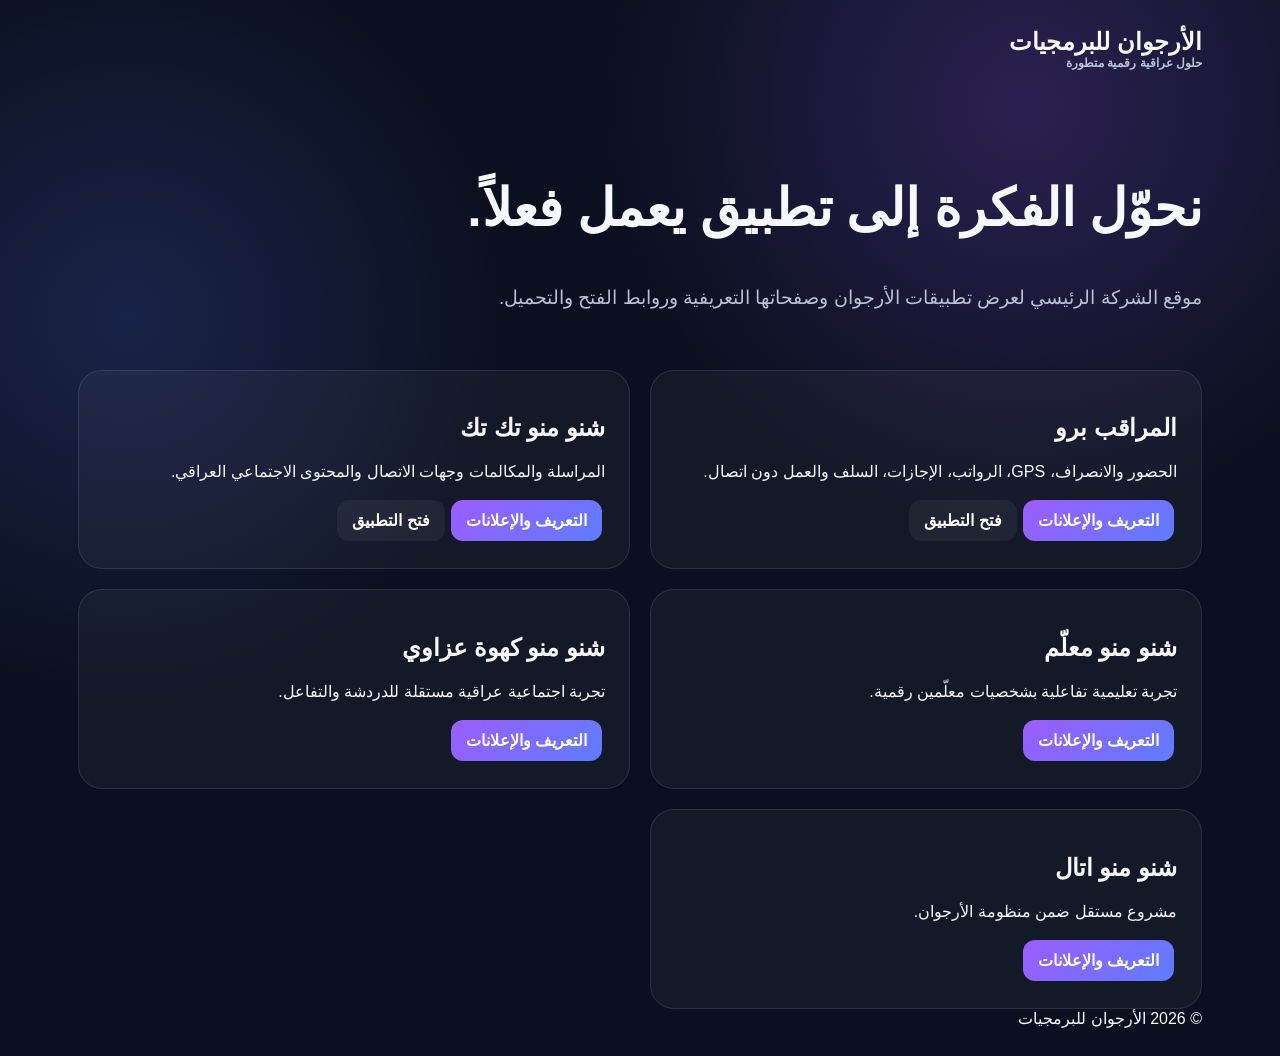
==== alarjwan-site/index.html @ 05f56e85 "Add Alarjwan website home page" ====
<!doctype html><html lang="ar" dir="rtl"><head><meta charset="utf-8"><meta name="viewport" content="width=device-width,initial-scale=1"><title>الأرجوان للبرمجيات | تطبيقات وأنظمة وحلول رقمية</title><meta name="description" content="الأرجوان للبرمجيات: شركة عراقية لتطوير التطبيقات والأنظمة والحلول الرقمية. تعرّف على المراقب برو وشنو منو تك تك ومشاريعنا الأخرى."><link rel="canonical" href="https://alarjwan.duckdns.org/"><script type="application/ld+json">{"@context":"https://schema.org","@type":"Organization","name":"الأرجوان للبرمجيات","url":"https://alarjwan.duckdns.org","description":"شركة برمجيات عراقية تطور تطبيقات وأنظمة وحلول رقمية."}</script><style>:root{--bg:#0b1020;--soft:#202944;--text:#f7f8ff;--muted:#bac1d6;--accent:#9d5cff;--accent2:#5d7cff}*{box-sizing:border-box}body{margin:0;font-family:Arial,Tahoma,sans-serif;background:radial-gradient(circle at 80% 10%,rgba(157,92,255,.22),transparent 30%),radial-gradient(circle at 10% 30%,rgba(93,124,255,.18),transparent 28%),var(--bg);color:var(--text)}.wrap{max-width:1180px;margin:auto;padding:28px}.brand{font-size:24px;font-weight:800}.brand small{display:block;font-size:12px;color:var(--muted)}.hero{padding:65px 0 35px}.hero h1{font-size:52px}.lead{color:var(--muted);font-size:19px;line-height:1.8}.grid{display:grid;grid-template-columns:repeat(2,1fr);gap:20px}.card{background:rgba(255,255,255,.04);border:1px solid rgba(255,255,255,.1);border-radius:24px;padding:24px}.btn{display:inline-block;padding:11px 15px;border-radius:12px;text-decoration:none;font-weight:700;margin:3px}.primary{background:linear-gradient(135deg,var(--accent),var(--accent2));color:white}.secondary{background:rgba(255,255,255,.05);color:white}@media(max-width:800px){.grid{grid-template-columns:1fr}.hero h1{font-size:40px}}</style></head><body><div class="wrap"><div class="brand">الأرجوان للبرمجيات<small>حلول عراقية رقمية متطورة</small></div><section class="hero"><h1>نحوّل الفكرة إلى تطبيق يعمل فعلاً.</h1><p class="lead">موقع الشركة الرئيسي لعرض تطبيقات الأرجوان وصفحاتها التعريفية وروابط الفتح والتحميل.</p></section><section class="grid"><article class="card"><h2>المراقب برو</h2><p>الحضور والانصراف، GPS، الرواتب، الإجازات، السلف والعمل دون اتصال.</p><a class="btn primary" href="products/almoraqebpro.html">التعريف والإعلانات</a><a class="btn secondary" href="https://almoraqebpro.duckdns.org/">فتح التطبيق</a></article><article class="card"><h2>شنو منو تك تك</h2><p>المراسلة والمكالمات وجهات الاتصال والمحتوى الاجتماعي العراقي.</p><a class="btn primary" href="products/shenoo-menoo.html">التعريف والإعلانات</a><a class="btn secondary" href="https://shino-mino-tak-tak.duckdns.org/">فتح التطبيق</a></article><article class="card"><h2>شنو منو معلّم</h2><p>تجربة تعليمية تفاعلية بشخصيات معلّمين رقمية.</p><a class="btn primary" href="products/shenoo-menoo-teacher.html">التعريف والإعلانات</a></article><article class="card"><h2>شنو منو كهوة عزاوي</h2><p>تجربة اجتماعية عراقية مستقلة للدردشة والتفاعل.</p><a class="btn primary" href="products/kahwa-azawi.html">التعريف والإعلانات</a></article><article class="card"><h2>شنو منو اتال</h2><p>مشروع مستقل ضمن منظومة الأرجوان.</p><a class="btn primary" href="products/atal.html">التعريف والإعلانات</a></article></section><footer>© 2026 الأرجوان للبرمجيات</footer></div></body></html>
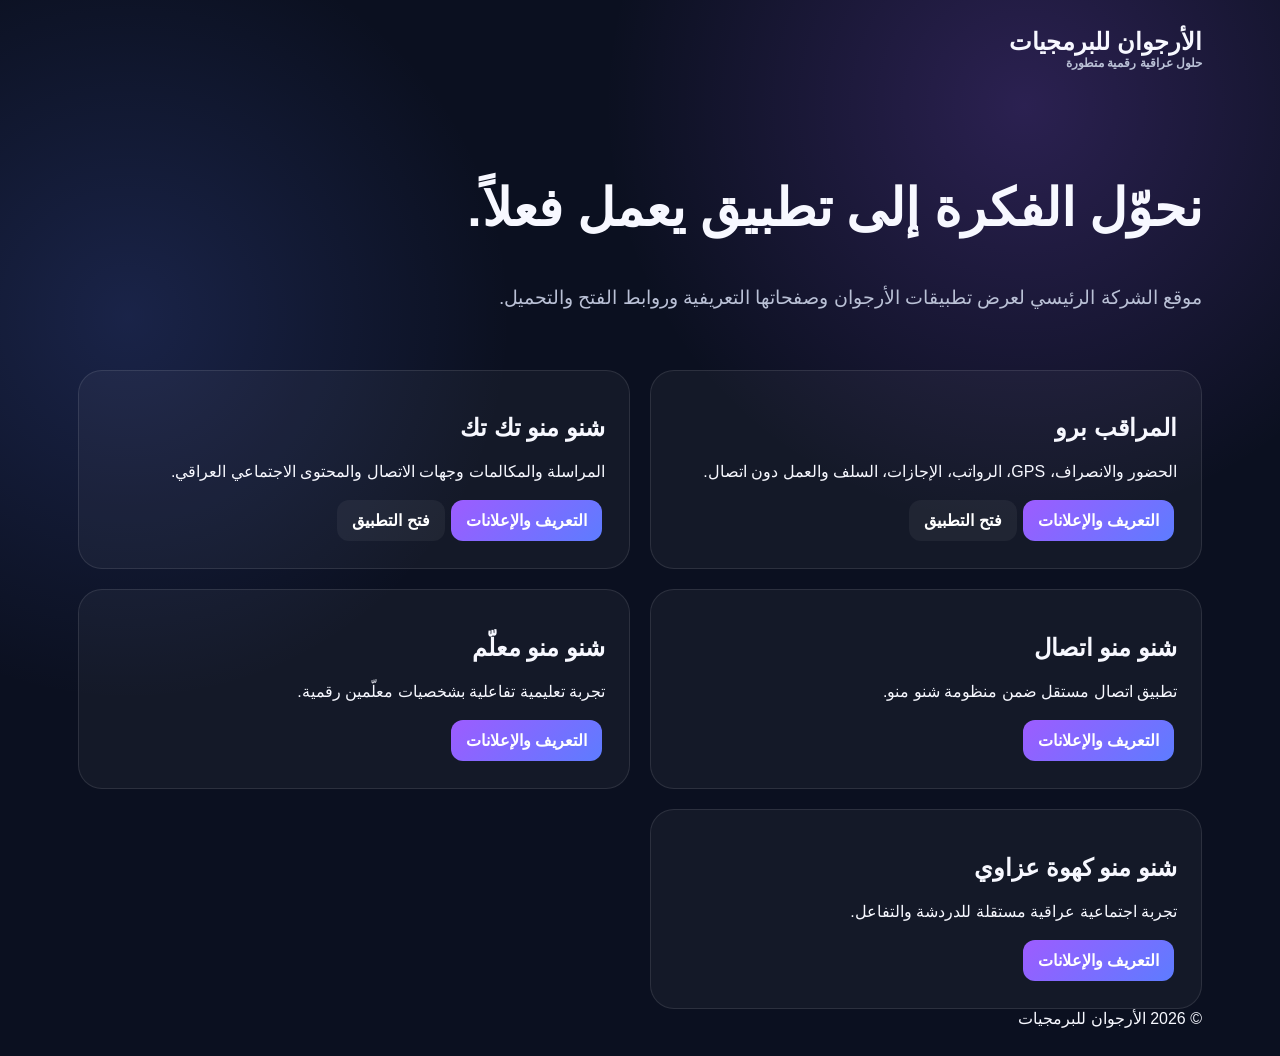
==== commit 46ff9492: "Rename Shenoo Menoo Atal to Ittisal" ====
--- a/alarjwan-site/index.html
+++ b/alarjwan-site/index.html
@@ -1 +1 @@
-<!doctype html><html lang="ar" dir="rtl"><head><meta charset="utf-8"><meta name="viewport" content="width=device-width,initial-scale=1"><title>الأرجوان للبرمجيات | تطبيقات وأنظمة وحلول رقمية</title><meta name="description" content="الأرجوان للبرمجيات: شركة عراقية لتطوير التطبيقات والأنظمة والحلول الرقمية. تعرّف على المراقب برو وشنو منو تك تك ومشاريعنا الأخرى."><link rel="canonical" href="https://alarjwan.duckdns.org/"><script type="application/ld+json">{"@context":"https://schema.org","@type":"Organization","name":"الأرجوان للبرمجيات","url":"https://alarjwan.duckdns.org","description":"شركة برمجيات عراقية تطور تطبيقات وأنظمة وحلول رقمية."}</script><style>:root{--bg:#0b1020;--soft:#202944;--text:#f7f8ff;--muted:#bac1d6;--accent:#9d5cff;--accent2:#5d7cff}*{box-sizing:border-box}body{margin:0;font-family:Arial,Tahoma,sans-serif;background:radial-gradient(circle at 80% 10%,rgba(157,92,255,.22),transparent 30%),radial-gradient(circle at 10% 30%,rgba(93,124,255,.18),transparent 28%),var(--bg);color:var(--text)}.wrap{max-width:1180px;margin:auto;padding:28px}.brand{font-size:24px;font-weight:800}.brand small{display:block;font-size:12px;color:var(--muted)}.hero{padding:65px 0 35px}.hero h1{font-size:52px}.lead{color:var(--muted);font-size:19px;line-height:1.8}.grid{display:grid;grid-template-columns:repeat(2,1fr);gap:20px}.card{background:rgba(255,255,255,.04);border:1px solid rgba(255,255,255,.1);border-radius:24px;padding:24px}.btn{display:inline-block;padding:11px 15px;border-radius:12px;text-decoration:none;font-weight:700;margin:3px}.primary{background:linear-gradient(135deg,var(--accent),var(--accent2));color:white}.secondary{background:rgba(255,255,255,.05);color:white}@media(max-width:800px){.grid{grid-template-columns:1fr}.hero h1{font-size:40px}}</style></head><body><div class="wrap"><div class="brand">الأرجوان للبرمجيات<small>حلول عراقية رقمية متطورة</small></div><section class="hero"><h1>نحوّل الفكرة إلى تطبيق يعمل فعلاً.</h1><p class="lead">موقع الشركة الرئيسي لعرض تطبيقات الأرجوان وصفحاتها التعريفية وروابط الفتح والتحميل.</p></section><section class="grid"><article class="card"><h2>المراقب برو</h2><p>الحضور والانصراف، GPS، الرواتب، الإجازات، السلف والعمل دون اتصال.</p><a class="btn primary" href="products/almoraqebpro.html">التعريف والإعلانات</a><a class="btn secondary" href="https://almoraqebpro.duckdns.org/">فتح التطبيق</a></article><article class="card"><h2>شنو منو تك تك</h2><p>المراسلة والمكالمات وجهات الاتصال والمحتوى الاجتماعي العراقي.</p><a class="btn primary" href="products/shenoo-menoo.html">التعريف والإعلانات</a><a class="btn secondary" href="https://shino-mino-tak-tak.duckdns.org/">فتح التطبيق</a></article><article class="card"><h2>شنو منو معلّم</h2><p>تجربة تعليمية تفاعلية بشخصيات معلّمين رقمية.</p><a class="btn primary" href="products/shenoo-menoo-teacher.html">التعريف والإعلانات</a></article><article class="card"><h2>شنو منو كهوة عزاوي</h2><p>تجربة اجتماعية عراقية مستقلة للدردشة والتفاعل.</p><a class="btn primary" href="products/kahwa-azawi.html">التعريف والإعلانات</a></article><article class="card"><h2>شنو منو اتال</h2><p>مشروع مستقل ضمن منظومة الأرجوان.</p><a class="btn primary" href="products/atal.html">التعريف والإعلانات</a></article></section><footer>© 2026 الأرجوان للبرمجيات</footer></div></body></html>+<!doctype html><html lang="ar" dir="rtl"><head><meta charset="utf-8"><meta name="viewport" content="width=device-width,initial-scale=1"><title>الأرجوان للبرمجيات | تطبيقات وأنظمة وحلول رقمية</title><meta name="description" content="الأرجوان للبرمجيات: شركة عراقية لتطوير التطبيقات والأنظمة والحلول الرقمية. تعرّف على المراقب برو وشنو منو تك تك ومشاريعنا الأخرى."><link rel="canonical" href="https://alarjwan.duckdns.org/"><script type="application/ld+json">{"@context":"https://schema.org","@type":"Organization","name":"الأرجوان للبرمجيات","url":"https://alarjwan.duckdns.org","description":"شركة برمجيات عراقية تطور تطبيقات وأنظمة وحلول رقمية."}</script><style>:root{--bg:#0b1020;--soft:#202944;--text:#f7f8ff;--muted:#bac1d6;--accent:#9d5cff;--accent2:#5d7cff}*{box-sizing:border-box}body{margin:0;font-family:Arial,Tahoma,sans-serif;background:radial-gradient(circle at 80% 10%,rgba(157,92,255,.22),transparent 30%),radial-gradient(circle at 10% 30%,rgba(93,124,255,.18),transparent 28%),var(--bg);color:var(--text)}.wrap{max-width:1180px;margin:auto;padding:28px}.brand{font-size:24px;font-weight:800}.brand small{display:block;font-size:12px;color:var(--muted)}.hero{padding:65px 0 35px}.hero h1{font-size:52px}.lead{color:var(--muted);font-size:19px;line-height:1.8}.grid{display:grid;grid-template-columns:repeat(2,1fr);gap:20px}.card{background:rgba(255,255,255,.04);border:1px solid rgba(255,255,255,.1);border-radius:24px;padding:24px}.btn{display:inline-block;padding:11px 15px;border-radius:12px;text-decoration:none;font-weight:700;margin:3px}.primary{background:linear-gradient(135deg,var(--accent),var(--accent2));color:white}.secondary{background:rgba(255,255,255,.05);color:white}@media(max-width:800px){.grid{grid-template-columns:1fr}.hero h1{font-size:40px}}</style></head><body><div class="wrap"><div class="brand">الأرجوان للبرمجيات<small>حلول عراقية رقمية متطورة</small></div><section class="hero"><h1>نحوّل الفكرة إلى تطبيق يعمل فعلاً.</h1><p class="lead">موقع الشركة الرئيسي لعرض تطبيقات الأرجوان وصفحاتها التعريفية وروابط الفتح والتحميل.</p></section><section class="grid"><article class="card"><h2>المراقب برو</h2><p>الحضور والانصراف، GPS، الرواتب، الإجازات، السلف والعمل دون اتصال.</p><a class="btn primary" href="products/almoraqebpro.html">التعريف والإعلانات</a><a class="btn secondary" href="https://almoraqebpro.duckdns.org/">فتح التطبيق</a></article><article class="card"><h2>شنو منو تك تك</h2><p>المراسلة والمكالمات وجهات الاتصال والمحتوى الاجتماعي العراقي.</p><a class="btn primary" href="products/shenoo-menoo.html">التعريف والإعلانات</a><a class="btn secondary" href="https://shino-mino-tak-tak.duckdns.org/">فتح التطبيق</a></article><article class="card"><h2>شنو منو اتصال</h2><p>تطبيق اتصال مستقل ضمن منظومة شنو منو.</p><a class="btn primary" href="products/ittisal.html">التعريف والإعلانات</a></article><article class="card"><h2>شنو منو معلّم</h2><p>تجربة تعليمية تفاعلية بشخصيات معلّمين رقمية.</p><a class="btn primary" href="products/shenoo-menoo-teacher.html">التعريف والإعلانات</a></article><article class="card"><h2>شنو منو كهوة عزاوي</h2><p>تجربة اجتماعية عراقية مستقلة للدردشة والتفاعل.</p><a class="btn primary" href="products/kahwa-azawi.html">التعريف والإعلانات</a></article></section><footer>© 2026 الأرجوان للبرمجيات</footer></div></body></html>
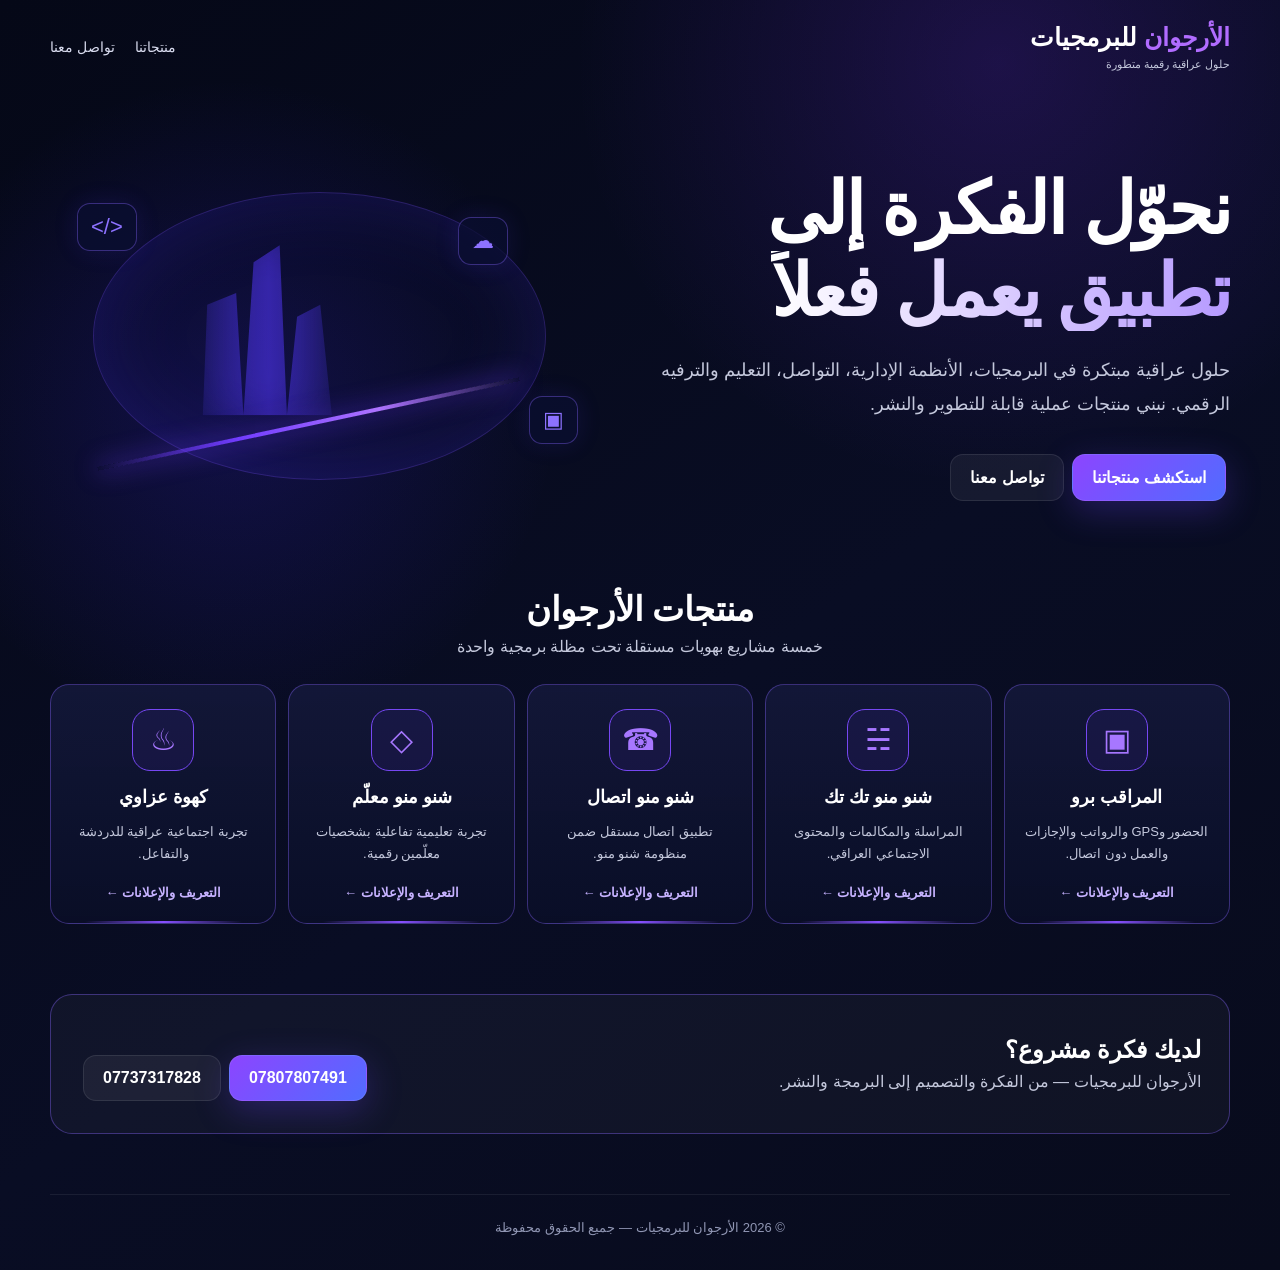
==== commit 9616386a: "Redesign Alarjwan homepage from Canva visual direction" ====
--- a/alarjwan-site/index.html
+++ b/alarjwan-site/index.html
@@ -1 +1,28 @@
-<!doctype html><html lang="ar" dir="rtl"><head><meta charset="utf-8"><meta name="viewport" content="width=device-width,initial-scale=1"><title>الأرجوان للبرمجيات | تطبيقات وأنظمة وحلول رقمية</title><meta name="description" content="الأرجوان للبرمجيات: شركة عراقية لتطوير التطبيقات والأنظمة والحلول الرقمية. تعرّف على المراقب برو وشنو منو تك تك ومشاريعنا الأخرى."><link rel="canonical" href="https://alarjwan.duckdns.org/"><script type="application/ld+json">{"@context":"https://schema.org","@type":"Organization","name":"الأرجوان للبرمجيات","url":"https://alarjwan.duckdns.org","description":"شركة برمجيات عراقية تطور تطبيقات وأنظمة وحلول رقمية."}</script><style>:root{--bg:#0b1020;--soft:#202944;--text:#f7f8ff;--muted:#bac1d6;--accent:#9d5cff;--accent2:#5d7cff}*{box-sizing:border-box}body{margin:0;font-family:Arial,Tahoma,sans-serif;background:radial-gradient(circle at 80% 10%,rgba(157,92,255,.22),transparent 30%),radial-gradient(circle at 10% 30%,rgba(93,124,255,.18),transparent 28%),var(--bg);color:var(--text)}.wrap{max-width:1180px;margin:auto;padding:28px}.brand{font-size:24px;font-weight:800}.brand small{display:block;font-size:12px;color:var(--muted)}.hero{padding:65px 0 35px}.hero h1{font-size:52px}.lead{color:var(--muted);font-size:19px;line-height:1.8}.grid{display:grid;grid-template-columns:repeat(2,1fr);gap:20px}.card{background:rgba(255,255,255,.04);border:1px solid rgba(255,255,255,.1);border-radius:24px;padding:24px}.btn{display:inline-block;padding:11px 15px;border-radius:12px;text-decoration:none;font-weight:700;margin:3px}.primary{background:linear-gradient(135deg,var(--accent),var(--accent2));color:white}.secondary{background:rgba(255,255,255,.05);color:white}@media(max-width:800px){.grid{grid-template-columns:1fr}.hero h1{font-size:40px}}</style></head><body><div class="wrap"><div class="brand">الأرجوان للبرمجيات<small>حلول عراقية رقمية متطورة</small></div><section class="hero"><h1>نحوّل الفكرة إلى تطبيق يعمل فعلاً.</h1><p class="lead">موقع الشركة الرئيسي لعرض تطبيقات الأرجوان وصفحاتها التعريفية وروابط الفتح والتحميل.</p></section><section class="grid"><article class="card"><h2>المراقب برو</h2><p>الحضور والانصراف، GPS، الرواتب، الإجازات، السلف والعمل دون اتصال.</p><a class="btn primary" href="products/almoraqebpro.html">التعريف والإعلانات</a><a class="btn secondary" href="https://almoraqebpro.duckdns.org/">فتح التطبيق</a></article><article class="card"><h2>شنو منو تك تك</h2><p>المراسلة والمكالمات وجهات الاتصال والمحتوى الاجتماعي العراقي.</p><a class="btn primary" href="products/shenoo-menoo.html">التعريف والإعلانات</a><a class="btn secondary" href="https://shino-mino-tak-tak.duckdns.org/">فتح التطبيق</a></article><article class="card"><h2>شنو منو اتصال</h2><p>تطبيق اتصال مستقل ضمن منظومة شنو منو.</p><a class="btn primary" href="products/ittisal.html">التعريف والإعلانات</a></article><article class="card"><h2>شنو منو معلّم</h2><p>تجربة تعليمية تفاعلية بشخصيات معلّمين رقمية.</p><a class="btn primary" href="products/shenoo-menoo-teacher.html">التعريف والإعلانات</a></article><article class="card"><h2>شنو منو كهوة عزاوي</h2><p>تجربة اجتماعية عراقية مستقلة للدردشة والتفاعل.</p><a class="btn primary" href="products/kahwa-azawi.html">التعريف والإعلانات</a></article></section><footer>© 2026 الأرجوان للبرمجيات</footer></div></body></html>+<!doctype html>
+<html lang="ar" dir="rtl">
+<head>
+<meta charset="utf-8"><meta name="viewport" content="width=device-width,initial-scale=1">
+<title>الأرجوان للبرمجيات | تطوير التطبيقات والأنظمة والحلول الرقمية</title>
+<meta name="description" content="الأرجوان للبرمجيات شركة عراقية لتطوير التطبيقات والأنظمة والحلول الرقمية: المراقب برو، شنو منو تك تك، شنو منو اتصال، شنو منو معلّم وكهوة عزاوي.">
+<link rel="canonical" href="https://alarjwan.duckdns.org/">
+<meta property="og:title" content="الأرجوان للبرمجيات | نحوّل الفكرة إلى تطبيق يعمل فعلاً">
+<meta property="og:description" content="حلول عراقية مبتكرة في البرمجيات والأنظمة الإدارية والتواصل والتعليم والترفيه الرقمي.">
+<meta property="og:url" content="https://alarjwan.duckdns.org/"><meta property="og:type" content="website">
+<script type="application/ld+json">{"@context":"https://schema.org","@type":"Organization","name":"الأرجوان للبرمجيات","url":"https://alarjwan.duckdns.org/","description":"شركة برمجيات عراقية تطور التطبيقات والأنظمة والحلول الرقمية.","areaServed":"IQ"}</script>
+<style>
+:root{--bg:#050818;--panel:#0d1230;--text:#fff;--muted:#c4c8dc;--violet:#8c45ff;--blue:#516cff;--line:rgba(135,101,255,.38)}*{box-sizing:border-box}html{scroll-behavior:smooth}body{margin:0;font-family:Tahoma,Arial,sans-serif;color:var(--text);background:radial-gradient(circle at 18% 32%,rgba(53,35,210,.24),transparent 24%),radial-gradient(circle at 78% 5%,rgba(126,47,255,.18),transparent 27%),linear-gradient(145deg,#050817,#090d24 55%,#080b1c);min-height:100vh}.wrap{width:min(1180px,calc(100% - 34px));margin:auto}.top{display:flex;align-items:center;justify-content:space-between;padding:24px 0}.brand{font-weight:900;font-size:25px;line-height:1.1}.brand b{color:#b16cff}.brand small{display:block;font-size:11px;color:var(--muted);margin-top:6px;font-weight:500}.nav a{color:#d9dcef;text-decoration:none;margin-right:20px;font-size:14px}.hero{min-height:470px;display:grid;grid-template-columns:1.05fr .95fr;align-items:center;gap:45px;padding:45px 0 30px}.hero h1{font-size:clamp(42px,6vw,72px);line-height:1.15;margin:0 0 20px;letter-spacing:-2px}.hero h1 span{background:linear-gradient(90deg,#fff,#b69aff);-webkit-background-clip:text;color:transparent}.lead{font-size:18px;line-height:1.9;color:var(--muted);max-width:650px}.actions{margin-top:28px}.btn{display:inline-flex;align-items:center;justify-content:center;text-decoration:none;color:#fff;font-weight:800;border-radius:13px;padding:13px 19px;margin:4px;border:1px solid rgba(255,255,255,.09)}.primary{background:linear-gradient(135deg,var(--violet),var(--blue));box-shadow:0 10px 35px rgba(111,71,255,.27)}.secondary{background:rgba(255,255,255,.055)}.visual{position:relative;height:360px}.orb{position:absolute;inset:10% 8%;border-radius:50%;border:1px solid rgba(117,76,255,.3);box-shadow:0 0 80px rgba(74,51,255,.22) inset}.road{position:absolute;left:8%;right:12%;bottom:25%;height:4px;background:linear-gradient(90deg,transparent,#713cff,#ad73ff,transparent);transform:rotate(-12deg);box-shadow:0 0 24px #6f3cff}.tower{position:absolute;bottom:28%;left:27%;width:145px;height:170px;background:linear-gradient(90deg,rgba(30,29,104,.25),rgba(74,49,225,.45),rgba(20,25,73,.2));clip-path:polygon(5% 100%,8% 35%,28% 28%,33% 100%,40% 10%,58% 0,63% 100%,70% 42%,86% 35%,94% 100%);filter:drop-shadow(0 0 20px #4933e0)}.mini{position:absolute;padding:10px 13px;border:1px solid var(--line);background:rgba(10,15,49,.72);border-radius:13px;color:#8d72ff;font-size:22px;box-shadow:0 0 25px rgba(87,58,255,.13)}.m1{top:13%;left:5%}.m2{top:17%;right:15%}.m3{bottom:20%;right:2%}.products{padding:25px 0 70px}.section-title{text-align:center;margin:0 0 28px}.section-title h2{font-size:34px;margin:0 0 8px}.section-title p{color:var(--muted);margin:0}.grid{display:grid;grid-template-columns:repeat(5,1fr);gap:12px}.card{position:relative;min-height:210px;padding:22px 17px;border-radius:19px;background:linear-gradient(180deg,rgba(20,25,59,.86),rgba(10,14,39,.92));border:1px solid var(--line);text-align:center;overflow:hidden;transition:.25s}.card:before{content:"";position:absolute;inset:auto 15% 0;height:2px;background:linear-gradient(90deg,transparent,#874fff,transparent)}.card:hover{transform:translateY(-6px);border-color:#8b58ff;box-shadow:0 16px 40px rgba(31,17,99,.3)}.icon{width:62px;height:62px;margin:2px auto 15px;border:1px solid #7647f2;border-radius:18px;display:grid;place-items:center;font-size:30px;color:#a777ff;background:rgba(91,53,214,.09)}.card h3{font-size:18px;margin:0 0 10px}.card p{font-size:13px;line-height:1.7;color:var(--muted);min-height:45px}.card a{display:inline-block;color:#c6b2ff;text-decoration:none;font-weight:800;font-size:13px;margin-top:6px}.contact{margin:0 0 60px;padding:28px;border:1px solid var(--line);border-radius:22px;background:rgba(255,255,255,.035);display:flex;justify-content:space-between;align-items:center;gap:20px}.contact h2{margin:0 0 8px}.contact p{margin:0;color:var(--muted)}footer{border-top:1px solid rgba(255,255,255,.07);padding:25px 0 35px;color:#9096b3;text-align:center;font-size:13px}@media(max-width:950px){.grid{grid-template-columns:repeat(2,1fr)}.hero{grid-template-columns:1fr}.visual{height:260px;order:-1}.nav{display:none}}@media(max-width:560px){.grid{grid-template-columns:1fr}.hero{padding-top:10px}.hero h1{font-size:42px}.visual{height:220px}.contact{display:block}.contact .actions{margin-top:18px}}
+</style>
+</head>
+<body>
+<div class="wrap"><header class="top"><div class="brand"><b>الأرجوان</b> للبرمجيات<small>حلول عراقية رقمية متطورة</small></div><nav class="nav"><a href="#products">منتجاتنا</a><a href="#contact">تواصل معنا</a></nav></header>
+<section class="hero"><div><h1>نحوّل الفكرة إلى<br><span>تطبيق يعمل فعلاً</span></h1><p class="lead">حلول عراقية مبتكرة في البرمجيات، الأنظمة الإدارية، التواصل، التعليم والترفيه الرقمي. نبني منتجات عملية قابلة للتطوير والنشر.</p><div class="actions"><a class="btn primary" href="#products">استكشف منتجاتنا</a><a class="btn secondary" href="#contact">تواصل معنا</a></div></div><div class="visual" aria-hidden="true"><div class="orb"></div><div class="tower"></div><div class="road"></div><div class="mini m1">&lt;/&gt;</div><div class="mini m2">☁</div><div class="mini m3">▣</div></div></section>
+<section class="products" id="products"><div class="section-title"><h2>منتجات الأرجوان</h2><p>خمسة مشاريع بهويات مستقلة تحت مظلة برمجية واحدة</p></div><div class="grid">
+<article class="card"><div class="icon">▣</div><h3>المراقب برو</h3><p>الحضور وGPS والرواتب والإجازات والعمل دون اتصال.</p><a href="products/almoraqebpro.html">التعريف والإعلانات ←</a></article>
+<article class="card"><div class="icon">☵</div><h3>شنو منو تك تك</h3><p>المراسلة والمكالمات والمحتوى الاجتماعي العراقي.</p><a href="products/shenoo-menoo.html">التعريف والإعلانات ←</a></article>
+<article class="card"><div class="icon">☎</div><h3>شنو منو اتصال</h3><p>تطبيق اتصال مستقل ضمن منظومة شنو منو.</p><a href="products/ittisal.html">التعريف والإعلانات ←</a></article>
+<article class="card"><div class="icon">◇</div><h3>شنو منو معلّم</h3><p>تجربة تعليمية تفاعلية بشخصيات معلّمين رقمية.</p><a href="products/shenoo-menoo-teacher.html">التعريف والإعلانات ←</a></article>
+<article class="card"><div class="icon">♨</div><h3>كهوة عزاوي</h3><p>تجربة اجتماعية عراقية للدردشة والتفاعل.</p><a href="products/kahwa-azawi.html">التعريف والإعلانات ←</a></article>
+</div></section>
+<section class="contact" id="contact"><div><h2>لديك فكرة مشروع؟</h2><p>الأرجوان للبرمجيات — من الفكرة والتصميم إلى البرمجة والنشر.</p></div><div class="actions"><a class="btn primary" href="tel:07807807491">07807807491</a><a class="btn secondary" href="tel:07737317828">07737317828</a></div></section>
+<footer>© 2026 الأرجوان للبرمجيات — جميع الحقوق محفوظة</footer></div>
+</body></html>
